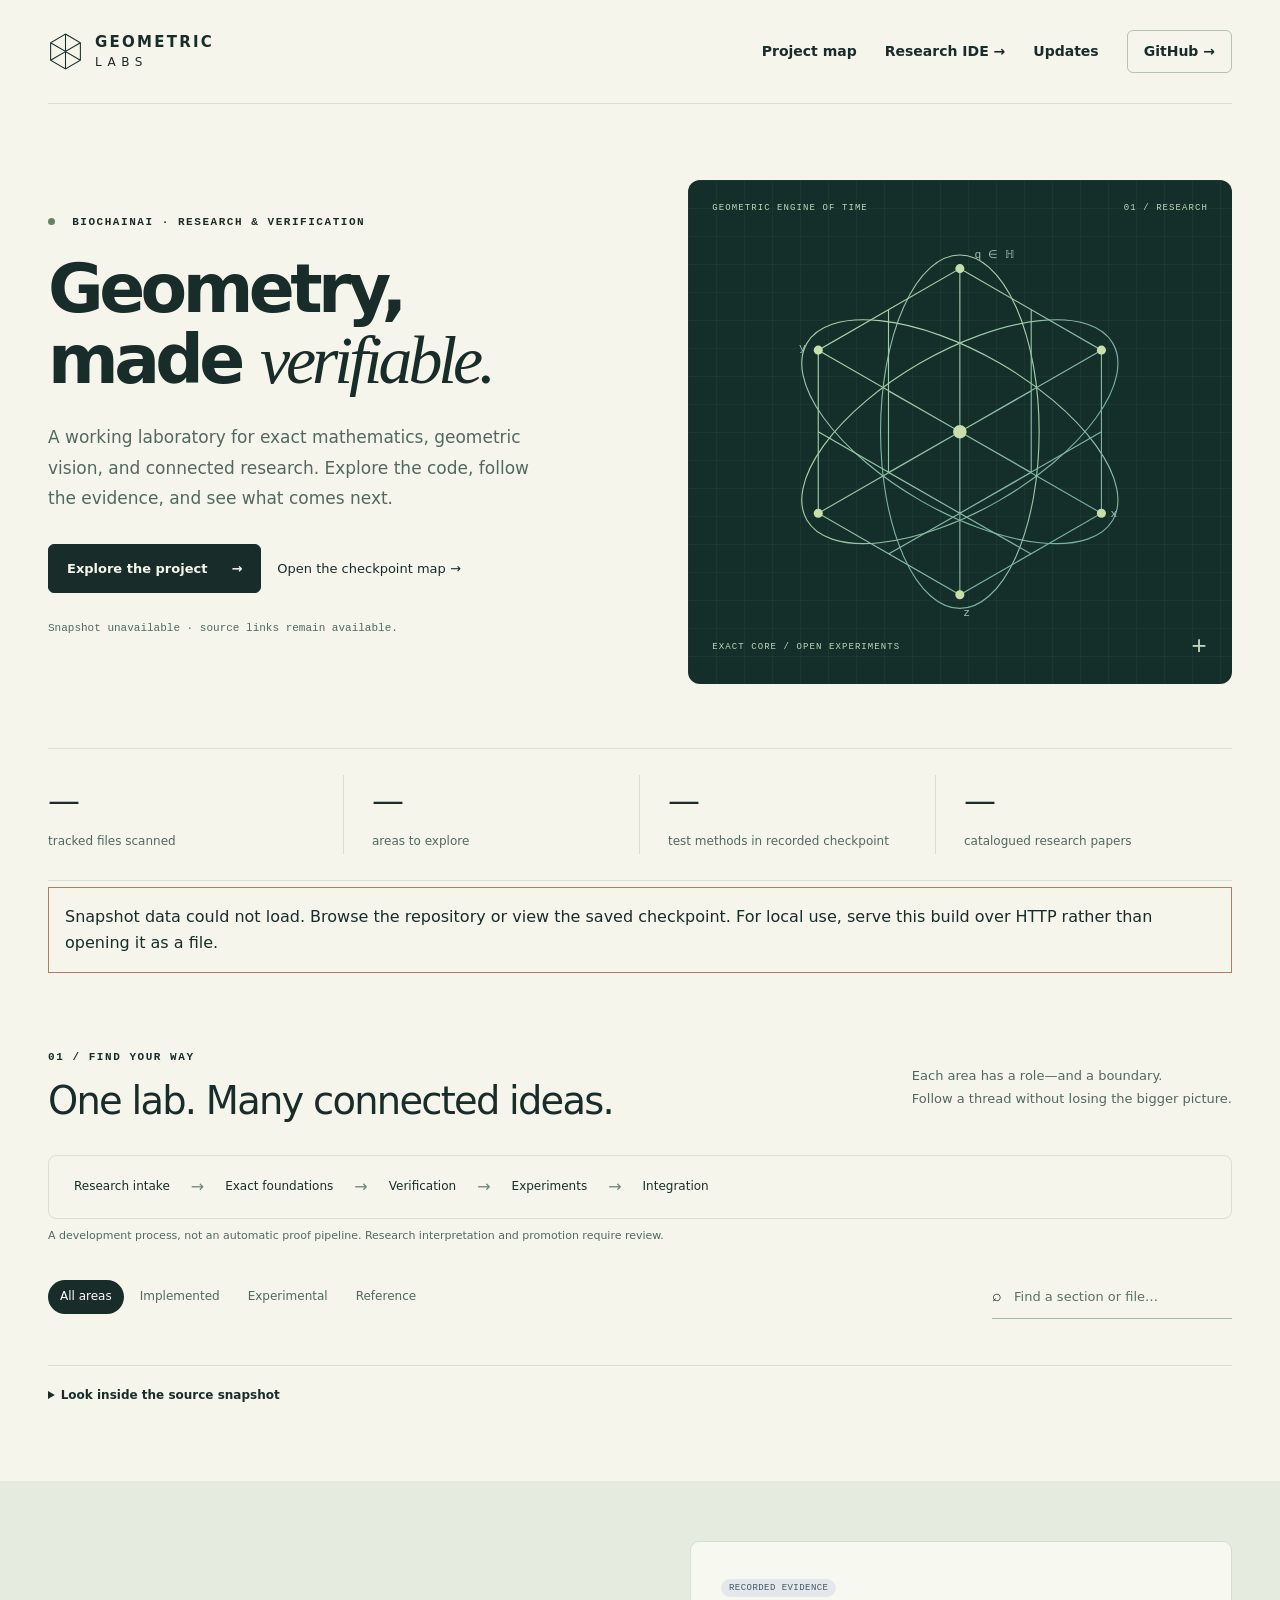
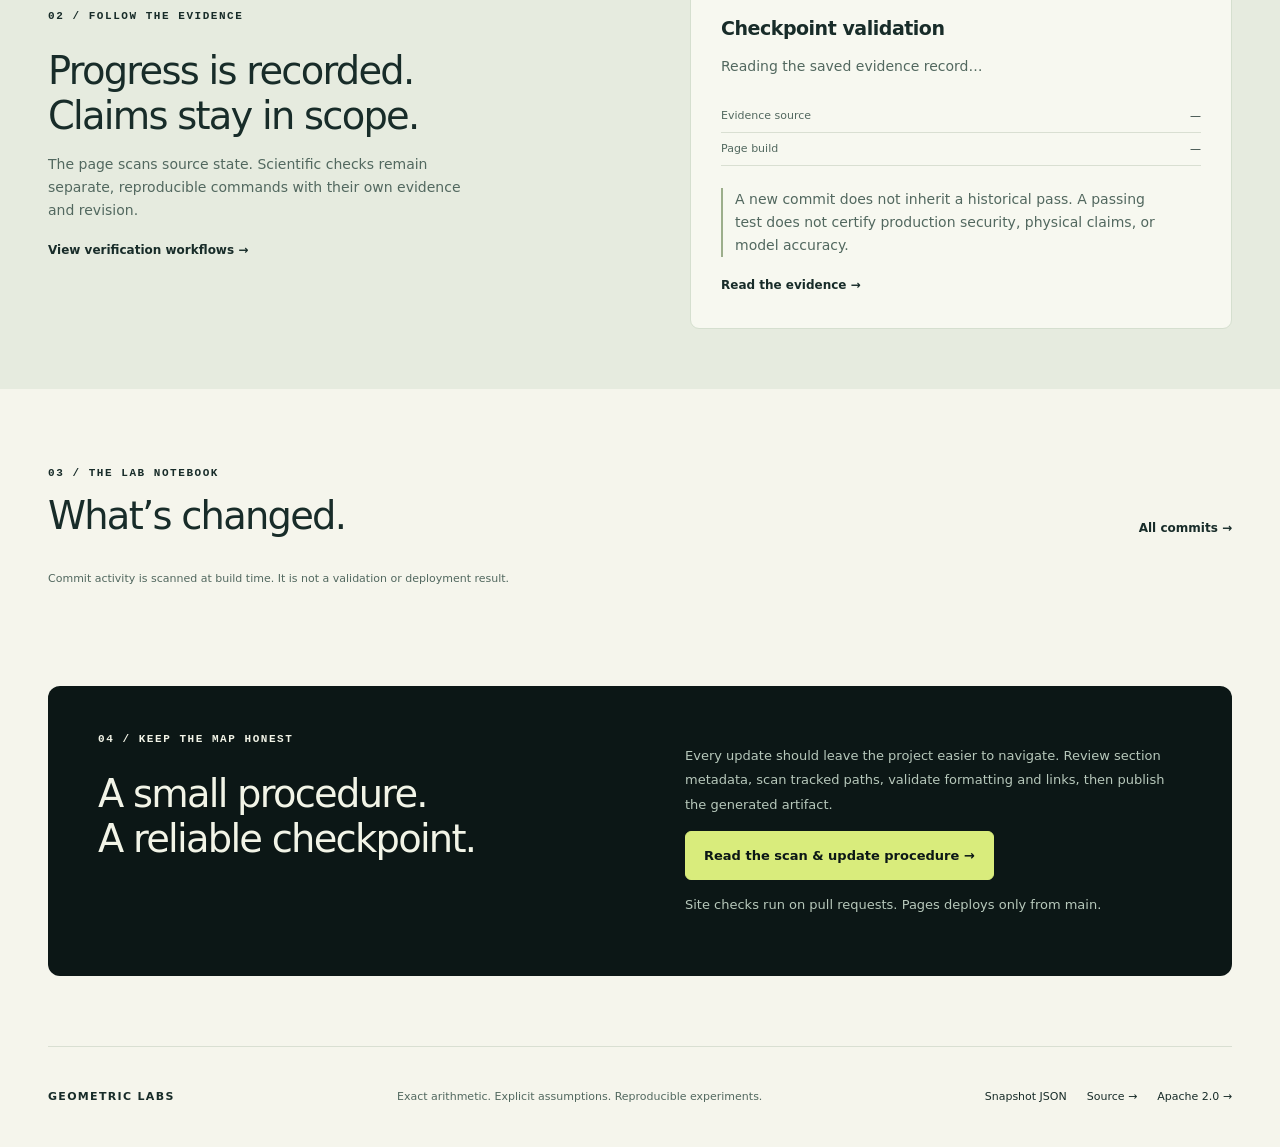
==== site/index.html @ 11860be8 "Add Geometric Labs Pages landing page and validated update scanner" ====
<!doctype html>
<html lang="en">
<head>
  <meta charset="utf-8"><meta name="viewport" content="width=device-width, initial-scale=1">
  <meta name="description" content="Geometric Labs: exact geometry, reproducible experiments, research tools and the BioChainAI ecosystem. Explore the project and its recorded verification evidence.">
  <meta name="theme-color" content="#0c1716"><title>Geometric Labs — Geometry, made verifiable.</title>
  <link rel="icon" href="assets/favicon.svg" type="image/svg+xml"><link rel="stylesheet" href="assets/site.css"><script defer src="assets/site.js"></script>
</head>
<body>
<a class="skip-link" href="#main">Skip to content</a>
<header class="header wrap">
  <a class="brand" href="#" aria-label="Geometric Labs home"><svg viewBox="0 0 40 44" aria-hidden="true"><path d="M20 2 37 12v20L20 42 3 32V12Z M3 12l17 10 17-10M20 22v20M20 2v20M3 32l17-10 17 10"/></svg><span>GEOMETRIC<span class="brand-light">LABS</span></span></a>
  <nav aria-label="Main navigation"><a href="#explore">Project map</a><a href="research-ide/index.html">Research IDE →</a><a href="#updates">Updates</a><a class="repo-link" href="__REPO_URL__">GitHub →</a></nav>
</header>
<main id="main">
<section class="hero wrap">
  <div class="hero-copy"><p class="eyebrow"><span class="dot"></span> BioChainAI · Research &amp; verification</p>
    <h1>Geometry,<br>made <em>verifiable.</em></h1>
    <p class="lede">A working laboratory for exact mathematics, geometric vision, and connected research. Explore the code, follow the evidence, and see what comes next.</p>
    <div class="actions"><a class="button primary" href="#explore">Explore the project <span>→</span></a><a class="button text-button" href="checkpoint/index.html">Open the checkpoint map →</a></div>
    <p class="source-line" id="source-line">Loading the repository snapshot…</p>
  </div>
  <div class="hero-art" aria-label="Illustration of a geometric lattice, a research motif rather than a scientific result" role="img">
    <div class="art-grid"></div><div class="art-top"><span>GEOMETRIC ENGINE OF TIME</span><span>01 / RESEARCH</span></div>
    <svg class="lattice" viewBox="0 0 480 410" aria-hidden="true"><defs><linearGradient id="ink" x1="0" y1="0" x2="1" y2="1"><stop stop-color="#b4d8ae"/><stop offset="1" stop-color="#70a79e"/></linearGradient></defs>
      <g fill="none" stroke="url(#ink)" stroke-width="1"><ellipse cx="240" cy="205" rx="156" ry="70" transform="rotate(-30 240 205)"/><ellipse cx="240" cy="205" rx="156" ry="70" transform="rotate(30 240 205)"/><ellipse cx="240" cy="205" rx="156" ry="70" transform="rotate(90 240 205)"/><path d="m240 61 125 72v144l-125 72-125-72V133Zm0 0v144m125-72-125 72-125-72m125 72v144m-125-72 125-72 125 72M177 97v144l126 72M303 97v144l-126 72M115 205l125 72 125-72M177 169l126 72m0-72-126 72"/></g>
      <g fill="#c7dfaa"><circle cx="240" cy="61" r="4"/><circle cx="365" cy="133" r="4"/><circle cx="365" cy="277" r="4"/><circle cx="240" cy="349" r="4"/><circle cx="115" cy="277" r="4"/><circle cx="115" cy="133" r="4"/><circle cx="240" cy="205" r="6"/></g>
      <g fill="#a5beb5" font-size="10" font-family="monospace"><text x="253" y="52">q ∈ ℍ</text><text x="373" y="280">x</text><text x="98" y="134">y</text><text x="243" y="368">z</text></g>
    </svg>
    <div class="art-bottom"><span>EXACT CORE / OPEN EXPERIMENTS</span><span class="art-plus">+</span></div>
  </div>
</section>
<section class="snapshot wrap" aria-labelledby="snapshot-title"><h2 class="sr-only" id="snapshot-title">At this source snapshot</h2><div><strong id="file-count">—</strong><span>tracked files scanned</span></div><div><strong id="section-count">—</strong><span>areas to explore</span></div><div><strong id="recorded-tests">—</strong><span>test methods in recorded checkpoint</span></div><div><strong id="paper-count">—</strong><span>catalogued research papers</span></div></section>
<div id="load-error" class="wrap error" role="alert" hidden>Snapshot data could not load. <a href="__REPO_URL__">Browse the repository</a> or view the <a href="checkpoint/index.html">saved checkpoint</a>. For local use, serve this build over HTTP rather than opening it as a file.</div>
<section id="explore" class="section wrap"><div class="section-heading"><div><p class="eyebrow">01 / FIND YOUR WAY</p><h2>One lab. Many connected ideas.</h2></div><p>Each area has a role—and a boundary.<br>Follow a thread without losing the bigger picture.</p></div>
  <div class="development-loop" aria-label="Development loop, including manual research interpretation"><button data-focus="research_ide">Research intake</button><span aria-hidden="true">→</span><button data-focus="math">Exact foundations</button><span aria-hidden="true">→</span><button data-focus="verification">Verification</button><span aria-hidden="true">→</span><button data-focus="vision">Experiments</button><span aria-hidden="true">→</span><button data-focus="integration">Integration</button></div>
  <p class="loop-note">A development process, not an automatic proof pipeline. Research interpretation and promotion require review.</p>
  <div class="explore-controls"><div class="filters" role="group" aria-label="Filter project areas"><button class="active" data-filter="all" aria-pressed="true">All areas</button><button data-filter="implemented" aria-pressed="false">Implemented</button><button data-filter="experimental" aria-pressed="false">Experimental</button><button data-filter="reference" aria-pressed="false">Reference</button></div><label class="search"><span class="sr-only">Search sections or tracked file paths</span><span aria-hidden="true">⌕</span><input id="search" type="search" placeholder="Find a section or file…" autocomplete="off"></label></div>
  <p id="result-count" class="results" aria-live="polite"></p><div id="section-grid" class="section-grid"></div>
  <p id="no-results" class="empty" hidden>No matching areas. Try a module name, or reset to “All areas.”</p>
  <details class="file-explorer"><summary>Look inside the source snapshot <span id="path-count"></span></summary><p>Paths link to the exact scanned revision. Search above to narrow this list.</p><ul id="file-list"></ul></details>
</section>
<section class="evidence-band"><div class="wrap evidence-layout"><div><p class="eyebrow">02 / FOLLOW THE EVIDENCE</p><h2>Progress is recorded.<br>Claims stay in scope.</h2><p>The page scans source state. Scientific checks remain separate, reproducible commands with their own evidence and revision.</p><a class="subtle-link" href="__REPO_URL__/actions">View verification workflows →</a></div><div class="evidence-card"><span class="badge reference">Recorded evidence</span><h3 id="evidence-title">Checkpoint validation</h3><p id="evidence-description">Reading the saved evidence record…</p><dl><div><dt>Evidence source</dt><dd id="evidence-sha">—</dd></div><div><dt>Page build</dt><dd id="build-time">—</dd></div></dl><p class="evidence-caveat">A new commit does not inherit a historical pass. A passing test does not certify production security, physical claims, or model accuracy.</p><a id="evidence-link" class="subtle-link" href="checkpoint/checkpoint-validation.json">Read the evidence →</a></div></div></section>
<section id="updates" class="section wrap"><div class="section-heading"><div><p class="eyebrow">03 / THE LAB NOTEBOOK</p><h2>What’s changed.</h2></div><a class="subtle-link" href="__REPO_URL__/commits/main/">All commits →</a></div><ol id="activity" class="activity"></ol><p class="muted">Commit activity is scanned at build time. It is not a validation or deployment result.</p></section>
<section class="wrap next-panel"><div><p class="eyebrow">04 / KEEP THE MAP HONEST</p><h2>A small procedure.<br>A reliable checkpoint.</h2></div><div><p>Every update should leave the project easier to navigate. Review section metadata, scan tracked paths, validate formatting and links, then publish the generated artifact.</p><a class="button primary" href="UPDATE_PROCEDURE.md">Read the scan &amp; update procedure →</a><p class="muted">Site checks run on pull requests. Pages deploys only from main.</p></div></section>
</main>
<footer class="footer wrap"><a class="brand footer-brand" href="#">GEOMETRIC LABS</a><p>Exact arithmetic. Explicit assumptions. Reproducible experiments.</p><div><a href="data/status.json">Snapshot JSON</a><a href="__REPO_URL__">Source →</a><a href="__REPO_URL__/blob/main/LICENSE">Apache 2.0 →</a></div></footer>
<noscript><p class="wrap">JavaScript is disabled. The <a href="checkpoint/README.md">written checkpoint</a>, <a href="research-ide/index.html">Research IDE</a>, and <a href="__REPO_URL__">repository</a> remain available.</p></noscript>
</body></html>
---- site/assets/site.css ----
:root{--paper:#f5f5ec;--ink:#182c29;--muted:#52685f;--line:#d9dfd2;--accent:#d9ec7c;--dark:#0c1716;--radius:12px}*{box-sizing:border-box}html{scroll-behavior:smooth;scroll-padding-top:24px}body{margin:0;background:var(--paper);color:var(--ink);font:16px/1.65 system-ui,-apple-system,BlinkMacSystemFont,"Segoe UI",sans-serif}a{color:inherit;text-decoration:none}a:hover{text-decoration:underline;text-underline-offset:5px}button,input{font:inherit}button{cursor:pointer}a,button,input,summary{outline-offset:5px}a:focus-visible,button:focus-visible,input:focus-visible,summary:focus-visible{outline:3px solid #568c74}.wrap{width:min(1240px,calc(100% - 96px));margin-inline:auto}.header{display:flex;align-items:center;justify-content:space-between;padding-block:30px;gap:24px;border-bottom:1px solid var(--line)}.brand{display:flex;align-items:center;gap:12px;font-size:15px;letter-spacing:.15em;font-weight:800;line-height:1.2}.brand svg{width:35px;height:39px;fill:none;stroke:var(--ink);stroke-width:1.2}.brand-light{display:block;font-weight:450;font-size:12px;letter-spacing:.46em;margin-top:4px}.header nav{display:flex;align-items:center;gap:28px;font-size:14px;font-weight:550}.repo-link{border:1px solid #b4c2b5;border-radius:6px;padding:9px 16px}.hero{display:grid;grid-template-columns:1.06fr 1fr;gap:64px;align-items:center;padding-block:76px 64px}.eyebrow{font:650 11px/1.5 ui-monospace,SFMono-Regular,Consolas,monospace;letter-spacing:.14em;text-transform:uppercase;margin:0 0 24px}.dot{display:inline-block;width:7px;height:7px;background:#608564;border-radius:50%;margin-right:9px}.hero h1{font-size:clamp(50px,5.3vw,78px);letter-spacing:-.067em;line-height:1.04;font-weight:550;margin:24px 0}.hero h1 em{font-family:Georgia,"Times New Roman",serif;font-weight:400;letter-spacing:-.06em}.lede{max-width:510px;color:var(--muted);font-size:17px;line-height:1.8;margin:26px 0}.actions{display:flex;align-items:center;gap:16px;flex-wrap:wrap;margin-top:30px}.button{display:inline-flex;align-items:center;justify-content:space-between;gap:24px;font-size:13px;font-weight:650;border-radius:6px;padding:13px 18px}.primary{background:var(--ink);color:var(--paper);border:1px solid var(--ink)}.primary:hover{background:#284a40;text-decoration:none}.text-button{padding-inline:0;font-weight:500}.source-line{font:11px/1.8 ui-monospace,monospace;color:var(--muted);margin-top:26px;overflow-wrap:anywhere}.hero-art{background:#142e29;border-radius:var(--radius);position:relative;overflow:hidden;aspect-ratio:1.08;color:#c2d4bc}.art-grid{position:absolute;inset:0;background-image:linear-gradient(#769f7c13 1px,transparent 1px),linear-gradient(90deg,#769f7c13 1px,transparent 1px);background-size:28px 28px}.lattice{width:100%;height:100%;position:absolute;inset:0}.art-top,.art-bottom{position:absolute;left:24px;right:24px;display:flex;justify-content:space-between;align-items:center;z-index:1;font:9px ui-monospace,monospace;letter-spacing:.12em}.art-top{top:23px}.art-bottom{bottom:22px}.art-plus{font-size:26px;font-weight:200}.snapshot{border-top:1px solid var(--line);border-bottom:1px solid var(--line);display:grid;grid-template-columns:repeat(4,1fr);padding-block:26px;margin-bottom:6px}.snapshot div{padding:0 28px;border-right:1px solid var(--line)}.snapshot div:first-of-type{padding-left:0}.snapshot div:last-child{border:0}.snapshot strong{display:block;font-size:32px;font-weight:500;letter-spacing:-.04em}.snapshot span{font-size:12px;color:var(--muted)}.section{padding-block:76px}.section-heading{display:flex;justify-content:space-between;align-items:end;gap:20px;margin-bottom:32px}.section-heading .eyebrow{margin-bottom:12px}h2{font-size:clamp(29px,3vw,42px);letter-spacing:-.045em;line-height:1.18;font-weight:530;margin:0}h3{font-size:19px;letter-spacing:-.025em;font-weight:600;line-height:1.3}.section-heading>p{color:var(--muted);font-size:13px;line-height:1.8}.development-loop{display:flex;align-items:center;gap:12px;overflow-x:auto;padding:16px;border:1px solid var(--line);border-radius:8px}.development-loop button{border:0;background:none;font-size:12px;white-space:nowrap;color:var(--ink);padding:5px 9px}.development-loop button:hover{background:#e1e8d9;border-radius:4px}.development-loop span{color:#6f867a}.loop-note{font-size:11px;color:var(--muted);margin:8px 0 30px}.explore-controls{display:flex;justify-content:space-between;align-items:center;gap:18px}.filters{display:flex;gap:4px;flex-wrap:wrap}.filters button{border:0;background:transparent;padding:7px 12px;border-radius:30px;font-size:12px;color:var(--muted)}.filters .active{background:var(--ink);color:white}.search{display:flex;align-items:center;gap:10px;border-bottom:1px solid #a7b8a8;padding:8px 0}.search input{border:0;background:transparent;color:var(--ink);width:220px;font-size:13px;outline-offset:6px}.search input::placeholder{color:#5b7065}.results{font-size:11px;color:var(--muted);margin:18px 0}.section-grid{display:grid;grid-template-columns:repeat(3,minmax(0,1fr));gap:16px}.project-card{background:#fbfcf5;border:1px solid var(--line);border-radius:9px;padding:24px;display:flex;flex-direction:column;min-height:270px;transition:transform .16s,border-color .16s}.project-card:hover{transform:translateY(-3px);border-color:#8aa288}.card-top{display:flex;justify-content:space-between;gap:10px;align-items:center}.card-number{font:10px ui-monospace,monospace;color:var(--muted)}.badge{display:inline-block;font:9px ui-monospace,monospace;letter-spacing:.05em;text-transform:uppercase;border-radius:20px;padding:4px 8px;background:#e5ebdf;color:#355848}.badge.experimental{background:#f1e4c4;color:#70521f}.badge.reference{background:#e4e8ec;color:#405769}.badge.planned,.badge.blocked{background:#f0e3df;color:#7b4b42}.project-card h3{margin:19px 0 10px}.project-card p{font-size:12px;color:var(--muted);line-height:1.8;margin:0 0 18px}.card-footer{margin-top:auto;display:flex;align-items:center;justify-content:space-between;border-top:1px solid var(--line);padding-top:14px;font-size:11px;gap:12px}.card-footer a{font-weight:650}.project-card details{font-size:11px;color:var(--muted);margin-bottom:16px}.project-card summary{cursor:pointer}.project-card details p{font-size:11px;padding-top:8px}.empty{padding:32px;border:1px dashed var(--line);font-size:14px}.file-explorer{margin-top:28px;border-top:1px solid var(--line);padding-top:20px;font-size:12px}.file-explorer summary{cursor:pointer;font-weight:650}.file-explorer p{color:var(--muted)}#file-list{list-style:none;padding:0;max-height:300px;overflow:auto;font:11px/2 ui-monospace,monospace}#file-list li{overflow-wrap:anywhere}.evidence-band{background:#e6ebdf;padding-block:60px}.evidence-layout{display:grid;grid-template-columns:1fr 1fr;gap:100px;align-items:center}.evidence-layout>div>p:not(.eyebrow){font-size:14px;max-width:440px;color:var(--muted)}.subtle-link{font-size:12px;font-weight:650}.evidence-card{background:#f7f8f0;padding:30px;border-radius:9px;border:1px solid #d5dfcf}.evidence-card h3{margin:17px 0 10px}.evidence-card p{font-size:12px;color:var(--muted)}.evidence-card dl{font-size:11px;margin-block:22px}.evidence-card dl>div{display:flex;justify-content:space-between;gap:12px;padding:7px 0;border-bottom:1px solid var(--line)}.evidence-card dt{color:var(--muted)}.evidence-card dd{margin:0;text-align:right;overflow-wrap:anywhere}.evidence-caveat{border-left:2px solid #9cae8b;padding-left:12px}.activity{list-style:none;padding:0;margin:0}.activity li{display:grid;grid-template-columns:105px minmax(0,1fr) 70px;gap:22px;border-top:1px solid var(--line);padding:20px 0;font-size:13px}.activity time{color:var(--muted);font-size:11px}.activity code{font-size:10px;color:var(--muted)}.activity a{font-weight:550;overflow-wrap:anywhere}.muted{font-size:11px;color:var(--muted)}.next-panel{display:grid;grid-template-columns:1fr 1fr;gap:90px;background:var(--dark);color:#f2f4e7;border-radius:var(--radius);padding:45px 50px;margin-block:10px 70px}.next-panel>div>p:not(.eyebrow){font-size:13px;line-height:1.9;color:#b7c8bb}.next-panel .primary{background:var(--accent);color:var(--dark);border-color:var(--accent)}.footer{border-top:1px solid var(--line);padding-block:30px;display:flex;align-items:center;justify-content:space-between;gap:20px;flex-wrap:wrap}.footer-brand{font-size:11px;letter-spacing:.12em}.footer p{font-size:11px;color:var(--muted)}.footer>div{display:flex;gap:20px;font-size:11px}.error{border:1px solid #b67c5a;padding:16px}.skip-link{position:absolute;left:16px;top:-100px;background:var(--ink);color:white;padding:10px;z-index:10}.skip-link:focus{top:10px}.sr-only{position:absolute;width:1px;height:1px;overflow:hidden;clip:rect(0,0,0,0);white-space:nowrap}
@media(min-width:1450px){.hero-art{max-height:495px}.hero{gap:95px}}
@media(max-width:1050px){.wrap{width:calc(100% - 48px)}.hero{gap:30px;padding-block:55px}.hero h1{font-size:60px}.actions{gap:9px}.button{font-size:12px}.section-grid{grid-template-columns:repeat(2,minmax(0,1fr))}.evidence-layout{gap:40px}.next-panel{gap:35px}}
@media(max-width:680px){.wrap{width:calc(100% - 36px)}.header{padding-block:20px;align-items:start}.header nav{gap:12px;flex-wrap:wrap;justify-content:flex-end;font-size:11px;max-width:205px}.header .repo-link{border:0;padding:0}.brand{font-size:11px;gap:8px}.brand-light{font-size:9px}.brand svg{width:27px;height:32px}.hero{grid-template-columns:1fr;padding-block:40px 32px;gap:30px}.hero h1{font-size:60px}.hero .eyebrow{font-size:9px}.lede{font-size:15px}.hero-art{aspect-ratio:1.3}.art-top,.art-bottom{font-size:8px}.snapshot{grid-template-columns:1fr 1fr;gap:22px;padding-block:23px}.snapshot div{padding:0!important;border:0}.snapshot strong{font-size:27px}.snapshot span{font-size:10px}.section{padding-block:48px}.section-heading{align-items:start;flex-direction:column;gap:12px}.section-heading>p{margin:0}.explore-controls{align-items:stretch;flex-direction:column}.search input{width:100%}.section-grid{grid-template-columns:1fr}.project-card{min-height:240px}.evidence-layout{grid-template-columns:1fr;gap:30px}.evidence-card{padding:23px}.activity li{grid-template-columns:75px minmax(0,1fr);gap:12px}.activity code{display:none}.activity li a{font-size:12px}.next-panel{grid-template-columns:1fr;gap:20px;padding:30px 24px;margin-bottom:45px}.footer{gap:12px;padding-block:25px}.footer p{width:100%;margin:0}.development-loop{gap:3px}.development-loop button{font-size:11px}.development-loop span{font-size:11px}}
@media(prefers-reduced-motion:reduce){html{scroll-behavior:auto}.project-card{transition:none}}
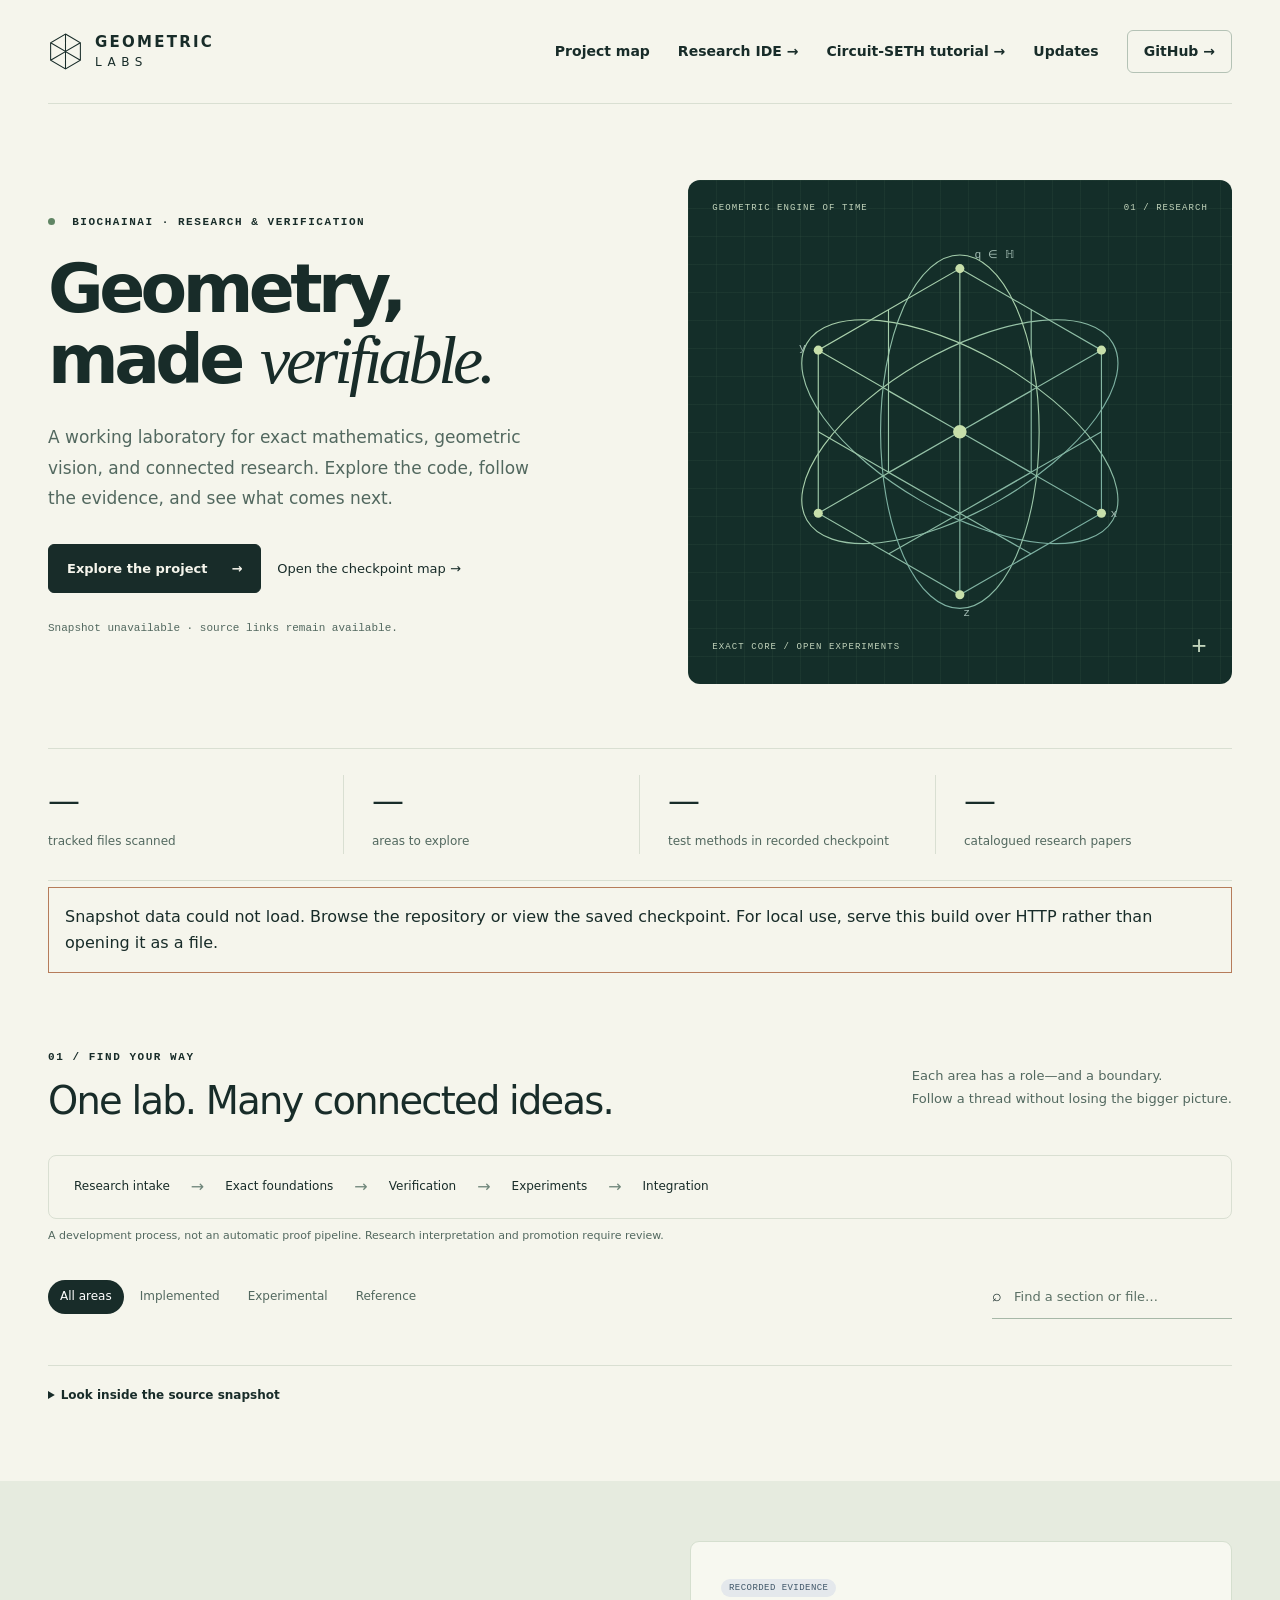
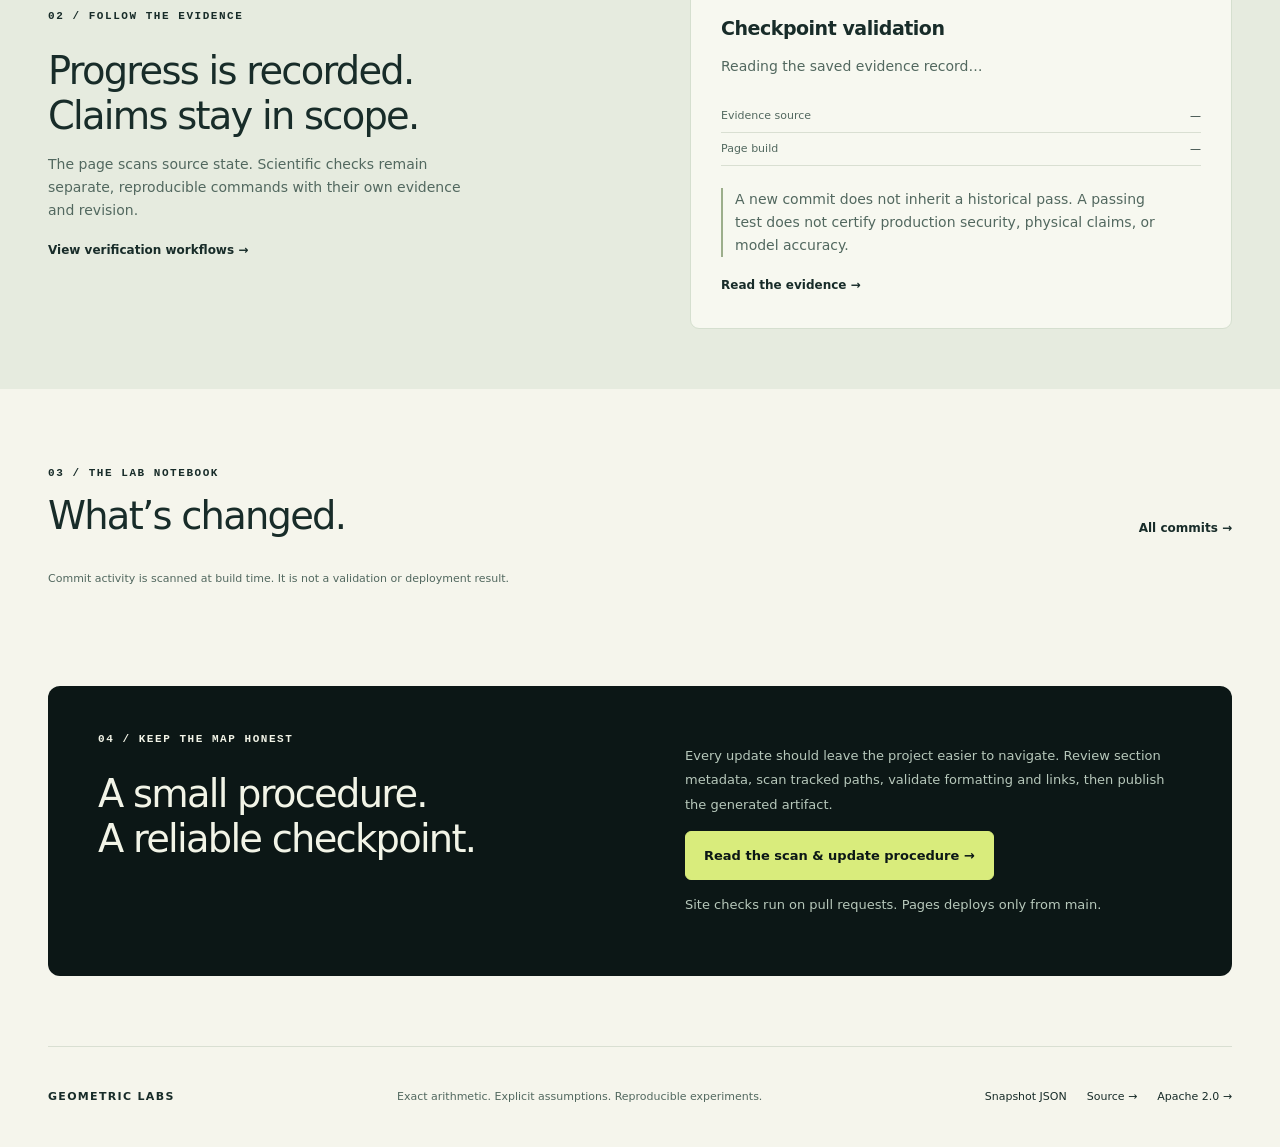
==== commit 48070945: "Add Circuit-SETH visual explorer and companion tutorial" ====
--- a/site/index.html
+++ b/site/index.html
@@ -10,7 +10,7 @@
 <a class="skip-link" href="#main">Skip to content</a>
 <header class="header wrap">
   <a class="brand" href="#" aria-label="Geometric Labs home"><svg viewBox="0 0 40 44" aria-hidden="true"><path d="M20 2 37 12v20L20 42 3 32V12Z M3 12l17 10 17-10M20 22v20M20 2v20M3 32l17-10 17 10"/></svg><span>GEOMETRIC<span class="brand-light">LABS</span></span></a>
-  <nav aria-label="Main navigation"><a href="#explore">Project map</a><a href="research-ide/index.html">Research IDE →</a><a href="#updates">Updates</a><a class="repo-link" href="__REPO_URL__">GitHub →</a></nav>
+  <nav aria-label="Main navigation"><a href="#explore">Project map</a><a href="research-ide/index.html">Research IDE →</a><a href="circuit-seth/index.html">Circuit-SETH tutorial →</a><a href="#updates">Updates</a><a class="repo-link" href="__REPO_URL__">GitHub →</a></nav>
 </header>
 <main id="main">
 <section class="hero wrap">
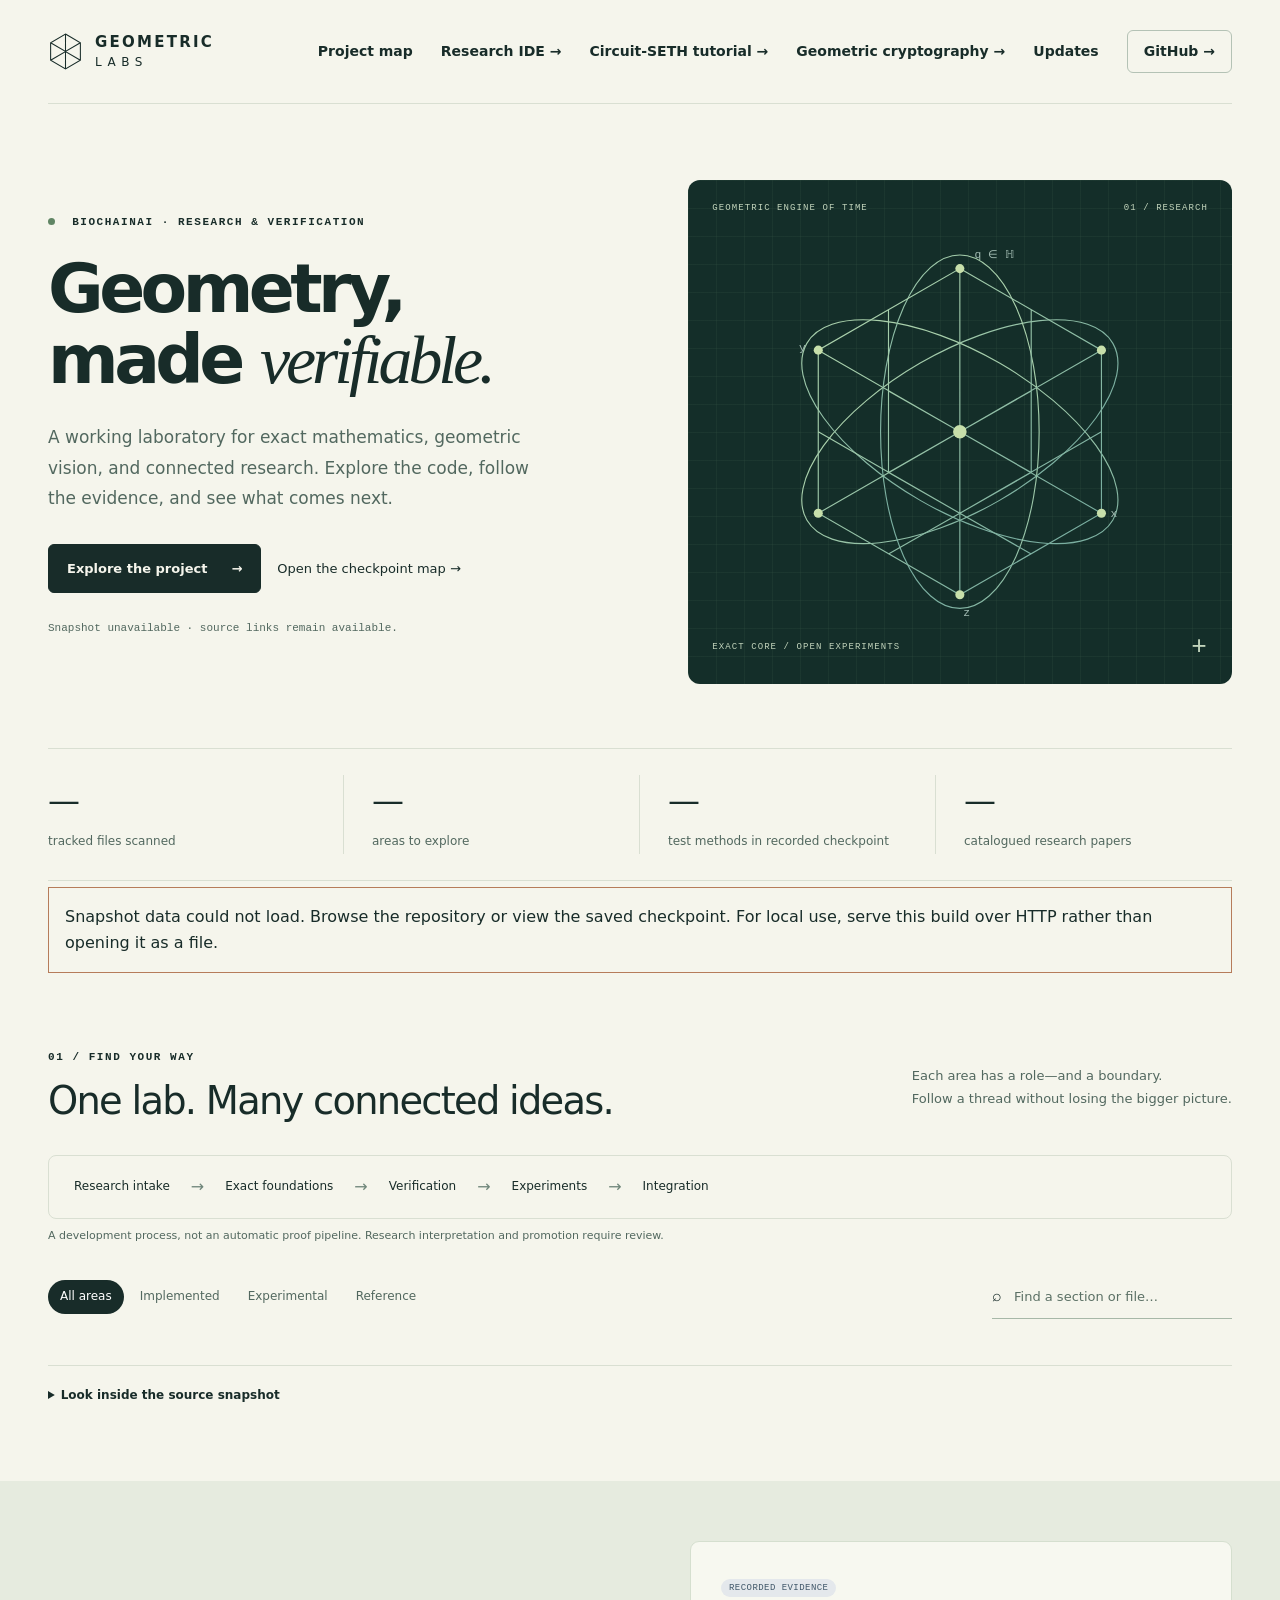
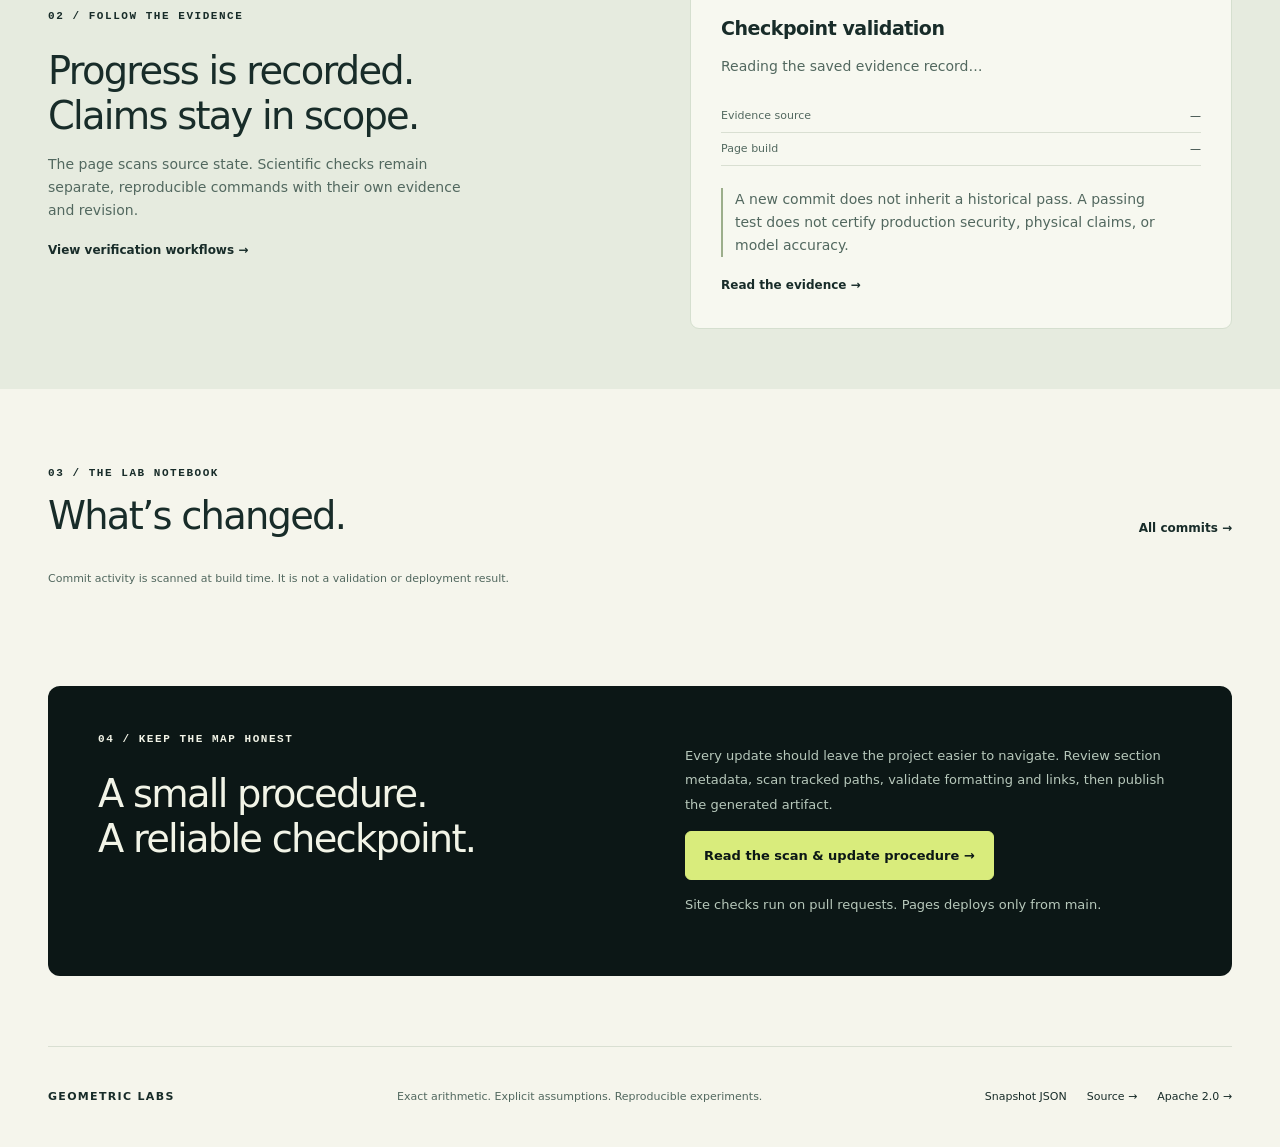
==== commit 86117aba: "docs(site): link GCC walkthrough from Geometric Labs homepage" ====
--- a/site/index.html
+++ b/site/index.html
@@ -10,7 +10,7 @@
 <a class="skip-link" href="#main">Skip to content</a>
 <header class="header wrap">
   <a class="brand" href="#" aria-label="Geometric Labs home"><svg viewBox="0 0 40 44" aria-hidden="true"><path d="M20 2 37 12v20L20 42 3 32V12Z M3 12l17 10 17-10M20 22v20M20 2v20M3 32l17-10 17 10"/></svg><span>GEOMETRIC<span class="brand-light">LABS</span></span></a>
-  <nav aria-label="Main navigation"><a href="#explore">Project map</a><a href="research-ide/index.html">Research IDE →</a><a href="circuit-seth/index.html">Circuit-SETH tutorial →</a><a href="#updates">Updates</a><a class="repo-link" href="__REPO_URL__">GitHub →</a></nav>
+  <nav aria-label="Main navigation"><a href="#explore">Project map</a><a href="research-ide/index.html">Research IDE →</a><a href="circuit-seth/index.html">Circuit-SETH tutorial →</a><a href="geocubit-crypto/index.html">Geometric cryptography →</a><a href="#updates">Updates</a><a class="repo-link" href="__REPO_URL__">GitHub →</a></nav>
 </header>
 <main id="main">
 <section class="hero wrap">
